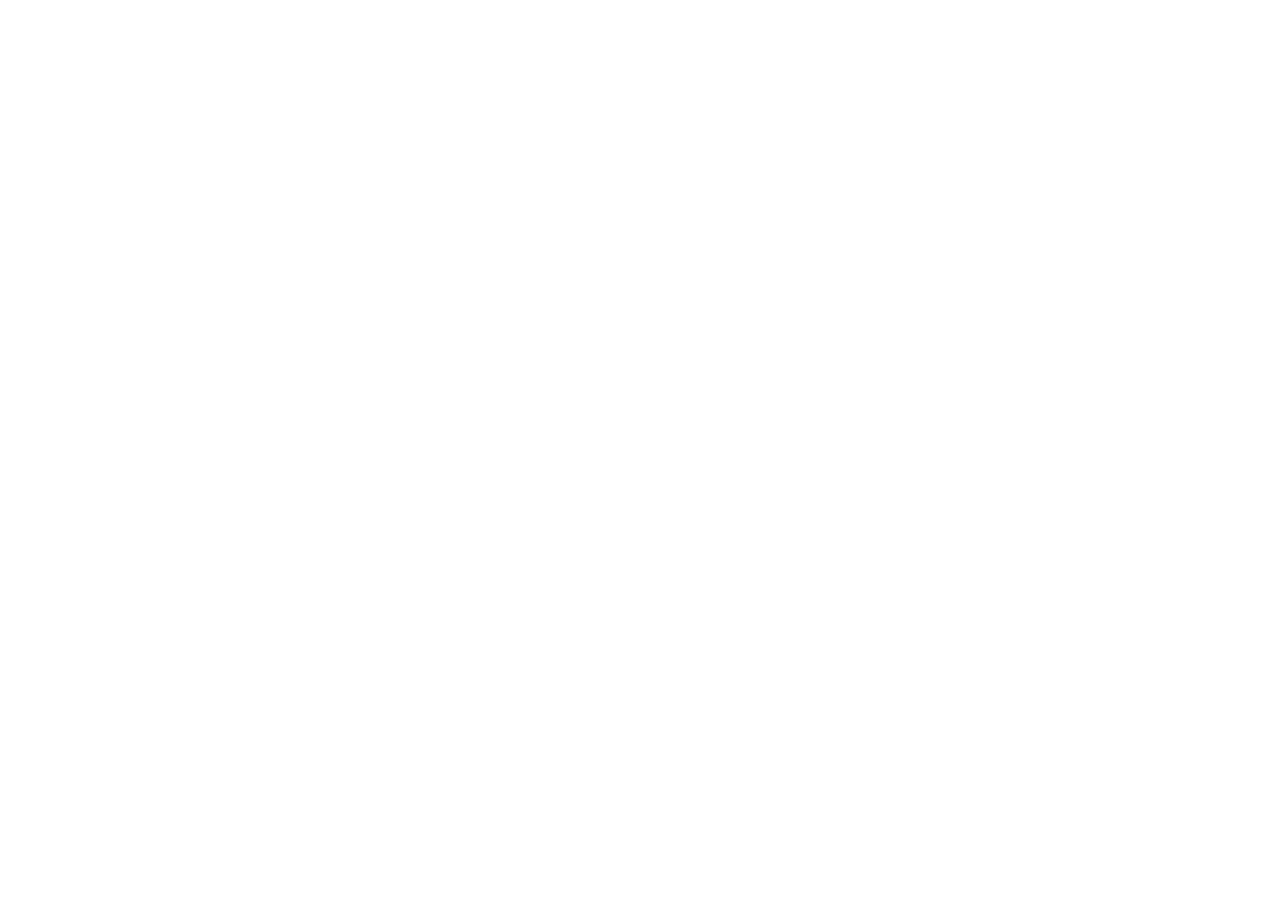
==== index.html @ eb2f63eb "init" ====
<!DOCTYPE html>
<html lang="en">
<head>
    <meta charset="UTF-8">
    <meta name="viewport" content="width=device-width, initial-scale=1.0">
    <title>Document</title>
</head>
<body>
    
</body>
</html>
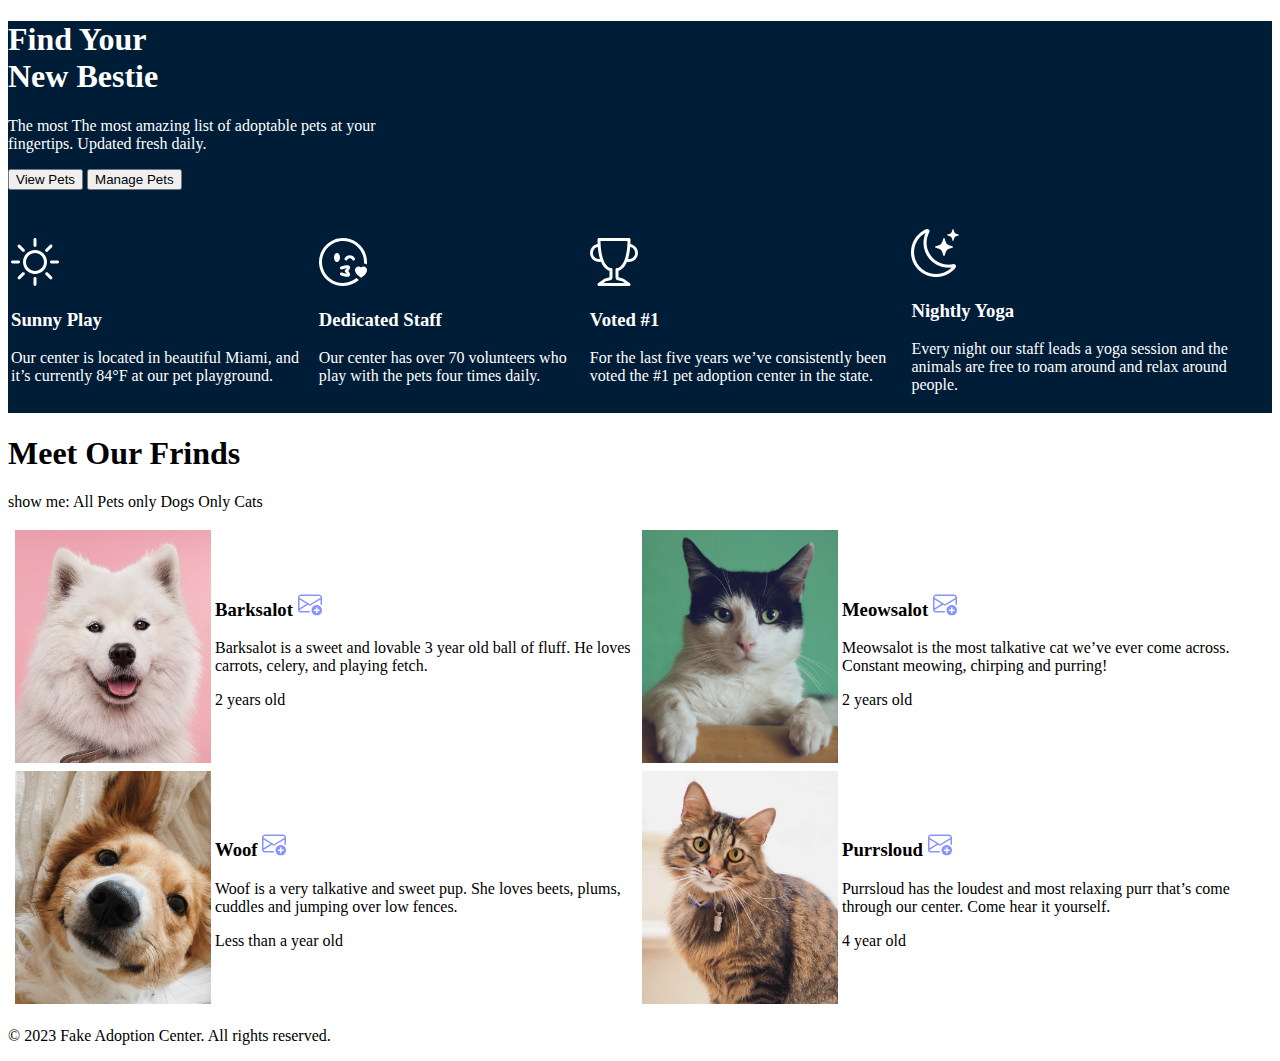
==== commit 0a9fc454: "finish html skeleton" ====
--- a/index.html
+++ b/index.html
@@ -1,11 +1,106 @@
 <!DOCTYPE html>
 <html lang="en">
+
 <head>
     <meta charset="UTF-8">
     <meta name="viewport" content="width=device-width, initial-scale=1.0">
-    <title>Document</title>
+    <title>Pet Adoption Center</title>
+    <link rel="stylesheet" href="main.css">
 </head>
+
 <body>
-    
+    <section class="banner">
+        <h1>Find Your<br>New Bestie</h1>
+        <p>The most The most amazing list of adoptable pets at your<br> fingertips. Updated fresh daily.</p>
+        <!-- <a href="#pets">View Pets</a> -->
+        <!-- <a href="#pets">Manage Pets</a> -->
+        <form action="get">
+            <input type="button" value="View Pets">
+            <input type="button" value="Manage Pets">
+        </form>
+        <br><br>
+        <table>
+            <tr>
+                <td>
+                    <img src="assets\icons\sun 1.svg" alt="Sun Icon">
+                    <h3>Sunny Play</h3>
+                    <p>Our center is located in beautiful Miami, and it’s currently 84°F at our pet playground.</p>
+                </td>
+                <td>
+                    <img src="assets\icons\emoji-kiss 1.svg" alt="Sun Icon">
+                    <h3>Dedicated Staff</h3>
+                    <p>Our center has over 70 volunteers who play with the pets four times daily.</p>
+                </td>
+                <td>
+                    <img src="assets\icons\trophy 1.svg" alt="Sun Icon">
+                    <h3>Voted #1</h3>
+                    <p>For the last five years we’ve consistently been voted the #1 pet adoption center in the state.
+                    </p>
+                </td>
+                <td>
+                    <img src="assets\icons\moon-stars 1.png" alt="Sun Icon">
+                    <h3>Nightly Yoga</h3>
+                    <p>Every night our staff leads a yoga session and the animals are free to roam around and relax
+                        around people.</p>
+                </td>
+            </tr>
+        </table>
+    </section>
+    <section class="petGrid">
+        <h1>Meet Our Frinds</h1>
+        <p>show me: <span>All Pets</span> only Dogs Only Cats</p>
+        <table>
+            <tr>
+                <td>
+                    <td>
+                        <img src="assets\image\peri-stojnic-5Vr_RVPfbMI-unsplash 1.jpg" alt="Dog one" width="196">
+                    </td>
+                    <td>
+                        <h3>Barksalot <a href="#"><img src="assets\icons\envelope-plus 1.svg" alt="envelope-icon"></a></h3>
+                        <p>Barksalot is a sweet and lovable 3 year old ball of fluff. He loves carrots, celery, and playing
+                            fetch.</p>
+                        <p>2 years old</p>
+                    </td>
+                </td>
+                <td>
+                    <td>
+                        <img src="assets\image\peri-stojnic-5Vr_RVPfbMI-unsplash 2.jpg" alt="Dog one" width="196">
+                    </td>
+                    <td>
+                        <h3>Meowsalot <a href="#"><img src="assets\icons\envelope-plus 1.svg" alt="envelope-icon"></a></h3>
+                        <p>Meowsalot is the most talkative cat we’ve ever come across. Constant meowing, chirping and
+                            purring!</p>
+                        <p>2 years old</p>
+                    </td>
+                </td>
+            </tr>
+            <tr>
+                <td>
+                    <td>
+                        <img src="assets\image\peri-stojnic-5Vr_RVPfbMI-unsplash 3.jpg" alt="Dog one" width="196">
+                    </td>
+                    <td>
+                        <h3>Woof <a href="#"><img src="assets\icons\envelope-plus 1.svg" alt="envelope-icon"></a></h3>
+                        <p>Woof is a very talkative and sweet pup. She loves beets, plums, cuddles and jumping over low fences.</p>
+                        <p>Less than a year old</p>
+                    </td>
+                </td>
+                <td>
+                    <td>
+                        <img src="assets\image\peri-stojnic-5Vr_RVPfbMI-unsplash 4.jpg" alt="Dog one" width="196">
+                    </td>
+                    <td>
+                        <h3>Purrsloud <a href="#"><img src="assets\icons\envelope-plus 1.svg" alt="envelope-icon"></a></h3>
+                        <p>Purrsloud has the loudest and most relaxing purr that’s come through our center. Come hear it yourself.</p>
+                        <p>4 year old</p>
+                    </td>
+                </td>
+            </tr>
+        </table>
+    </section>
+    <footer>
+        <p>© 2023 Fake Adoption Center. All rights reserved.</p>
+    </footer>
 </body>
+
 </html>--- a/main.css
+++ b/main.css
@@ -0,0 +1,4 @@
+.banner{
+    background-color: #001D37;
+    color: #ffffff;
+}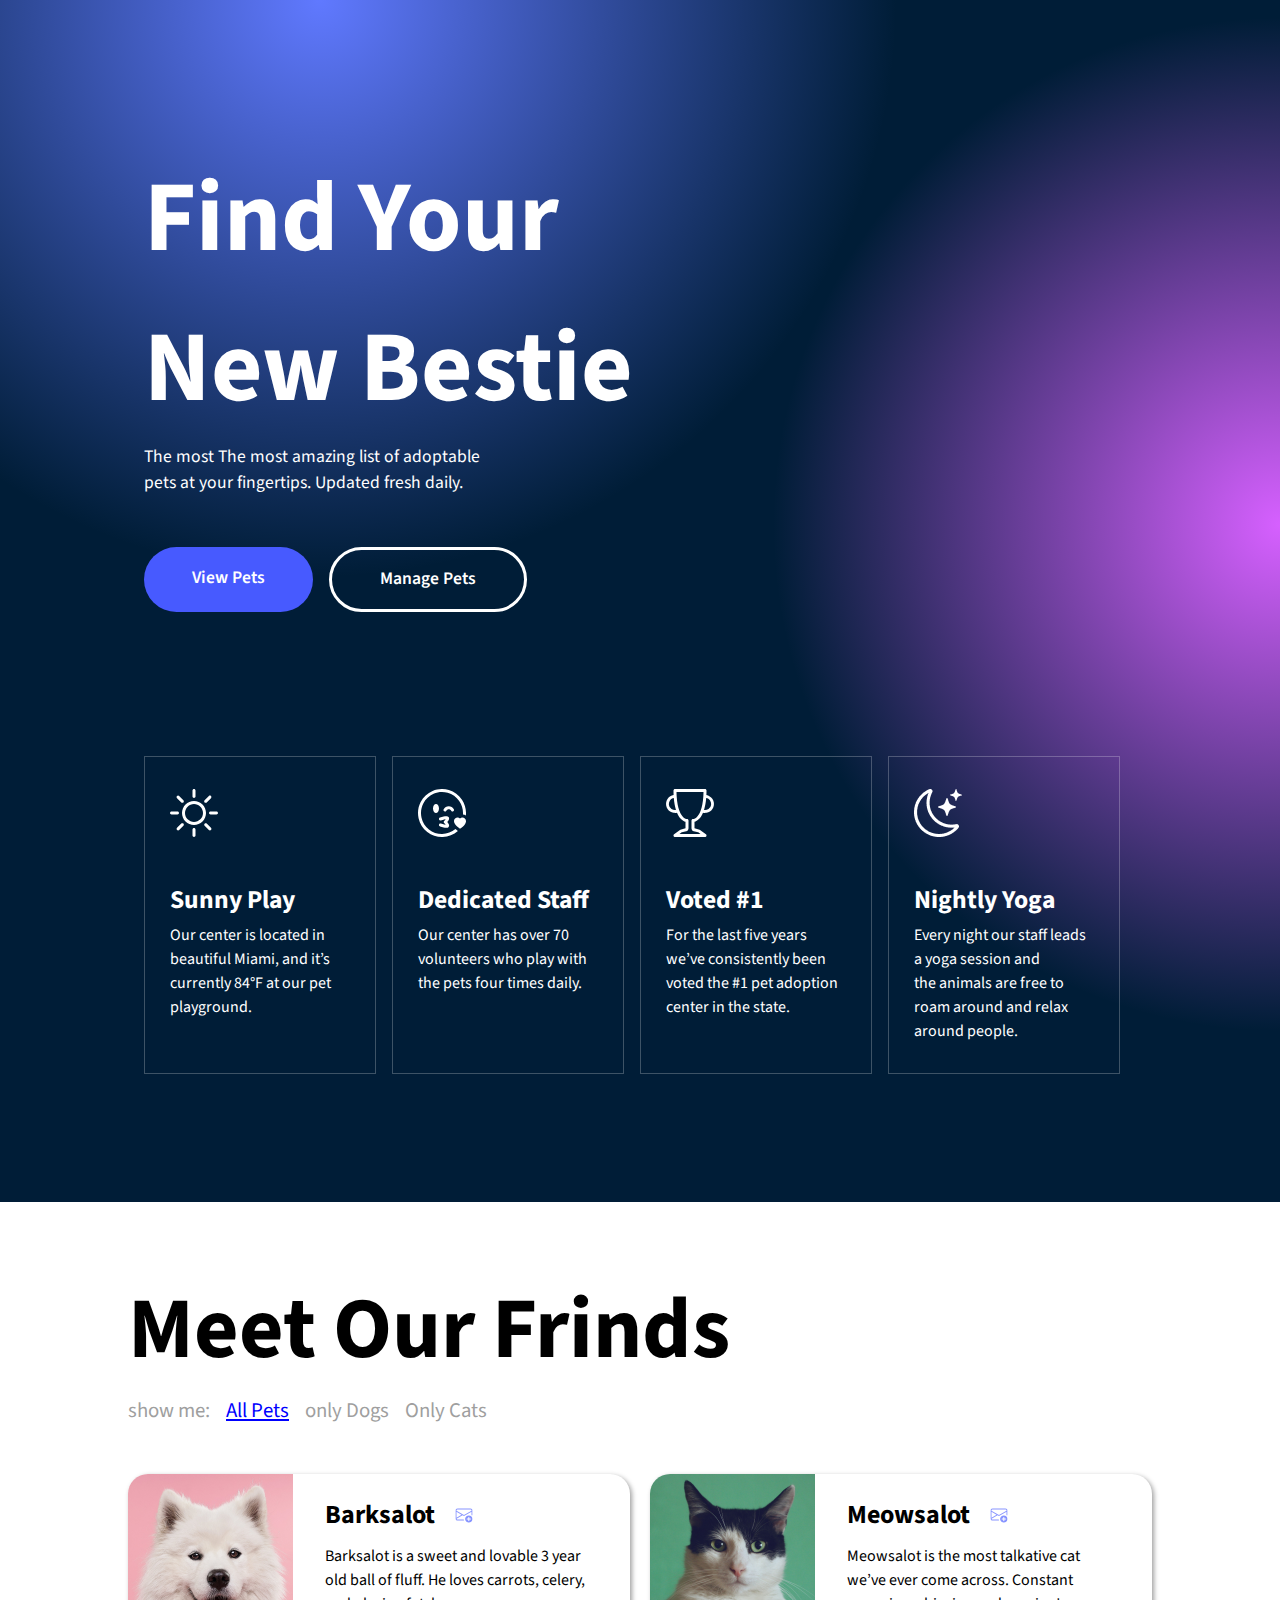
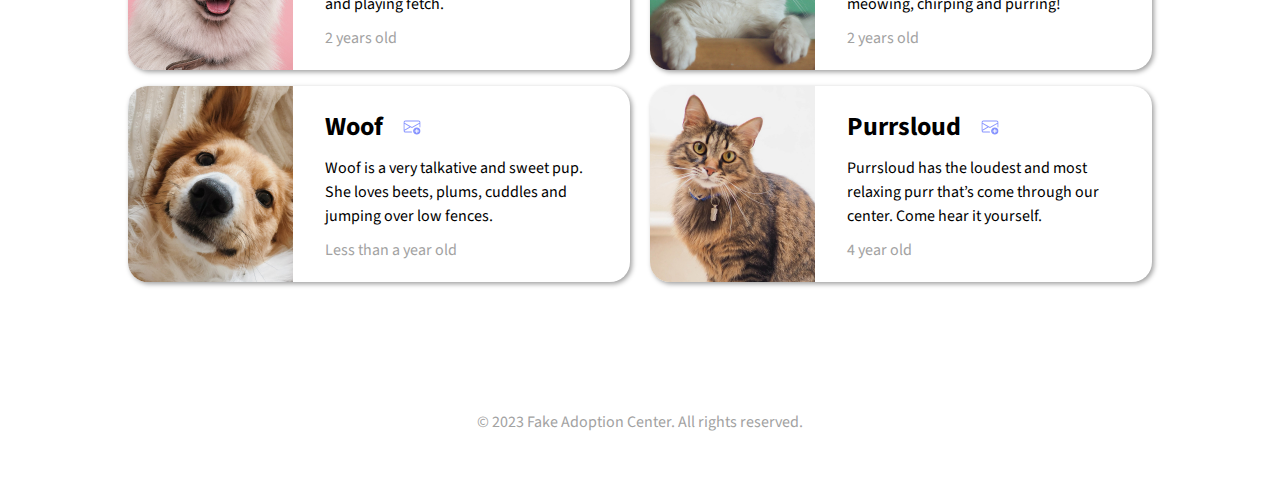
==== commit e2f46a16: "finish styling of home without form" ====
--- a/index.html
+++ b/index.html
@@ -5,98 +5,123 @@
     <meta charset="UTF-8">
     <meta name="viewport" content="width=device-width, initial-scale=1.0">
     <title>Pet Adoption Center</title>
+    <link href="https://fonts.googleapis.com/css2?family=Source+Sans+Pro:wght@300;400;600;700&display=swap"
+        rel="stylesheet">
     <link rel="stylesheet" href="main.css">
+
 </head>
 
 <body>
     <section class="banner">
-        <h1>Find Your<br>New Bestie</h1>
-        <p>The most The most amazing list of adoptable pets at your<br> fingertips. Updated fresh daily.</p>
-        <!-- <a href="#pets">View Pets</a> -->
-        <!-- <a href="#pets">Manage Pets</a> -->
-        <form action="get">
+        <div class="top-banner-area">
+            <h1>Find Your New Bestie</h1>
+            <p>The most The most amazing list of adoptable pets at your fingertips. Updated fresh daily.</p>
+            <div class="button-area">
+                <a href="#pets" class="button-fiil">View Pets</a>
+                <a href="#pets" class="button">Manage Pets</a>
+            </div>
+        </div>
+        <!-- <form action="get">
             <input type="button" value="View Pets">
             <input type="button" value="Manage Pets">
-        </form>
-        <br><br>
-        <table>
-            <tr>
-                <td>
-                    <img src="assets\icons\sun 1.svg" alt="Sun Icon">
-                    <h3>Sunny Play</h3>
-                    <p>Our center is located in beautiful Miami, and it’s currently 84°F at our pet playground.</p>
-                </td>
-                <td>
-                    <img src="assets\icons\emoji-kiss 1.svg" alt="Sun Icon">
-                    <h3>Dedicated Staff</h3>
-                    <p>Our center has over 70 volunteers who play with the pets four times daily.</p>
-                </td>
-                <td>
-                    <img src="assets\icons\trophy 1.svg" alt="Sun Icon">
-                    <h3>Voted #1</h3>
-                    <p>For the last five years we’ve consistently been voted the #1 pet adoption center in the state.
-                    </p>
-                </td>
-                <td>
-                    <img src="assets\icons\moon-stars 1.png" alt="Sun Icon">
-                    <h3>Nightly Yoga</h3>
-                    <p>Every night our staff leads a yoga session and the animals are free to roam around and relax
-                        around people.</p>
-                </td>
-            </tr>
-        </table>
+        </form> -->
+        <div class="card-area">
+            <div class="card">
+                <img src="assets\icons\sun 1.svg" alt="Sun Icon">
+                <h3>Sunny Play</h3>
+                <p>Our center is located in beautiful Miami, and it’s currently 84°F at our pet playground.</p>
+            </div>
+            <div class="card">
+                <img src="assets\icons\emoji-kiss 1.svg" alt="Sun Icon">
+                <h3>Dedicated Staff</h3>
+                <p>Our center has over 70 volunteers who play with the pets four times daily.</p>
+
+            </div>
+            <div class="card">
+                <img src="assets\icons\trophy 1.svg" alt="Sun Icon">
+                <h3>Voted #1</h3>
+                <p>For the last five years we’ve consistently been voted the #1 pet adoption center in the state.
+                </p>
+
+            </div>
+            <div class="card">
+                <img src="assets\icons\moon-stars 1.png" alt="Sun Icon">
+                <h3>Nightly Yoga</h3>
+                <p>Every night our staff leads a yoga session and the animals are free to roam around and relax
+                    around people.</p>
+            </div>
+        </div>
     </section>
-    <section class="petGrid">
-        <h1>Meet Our Frinds</h1>
-        <p>show me: <span>All Pets</span> only Dogs Only Cats</p>
-        <table>
-            <tr>
-                <td>
-                    <td>
-                        <img src="assets\image\peri-stojnic-5Vr_RVPfbMI-unsplash 1.jpg" alt="Dog one" width="196">
-                    </td>
-                    <td>
-                        <h3>Barksalot <a href="#"><img src="assets\icons\envelope-plus 1.svg" alt="envelope-icon"></a></h3>
-                        <p>Barksalot is a sweet and lovable 3 year old ball of fluff. He loves carrots, celery, and playing
+
+    <section class="petSection">
+        <div class="petGrid">
+            <h1>Meet Our Frinds</h1>
+            <div class="small-nav">
+                <div>
+                    <p>show me:</p>
+                </div>
+                <div>
+                    <a href="#" class="active">All Pets</a>
+                </div>
+                <div>
+                    <a href="#">only Dogs</a>
+                </div>
+                <div>
+                    <a href="#">Only Cats</a>
+                </div>
+            </div>
+            <div class="pet-card-grid">
+                <div class="pet-card">
+                    <img src="assets\image\peri-stojnic-5Vr_RVPfbMI-unsplash 1.jpg" alt="Dog one">
+                    <div class="info-area">
+                        <div class="petName-area">
+                            <h3>Barksalot</h3>
+                            <a href="/form_1.html"><img src="assets\icons\envelope-plus 1.svg" alt="envelope-icon"></a>
+                        </div>
+                        <p>Barksalot is a sweet and lovable 3 year old ball of fluff. He loves carrots, celery, and
+                            playing
                             fetch.</p>
-                        <p>2 years old</p>
-                    </td>
-                </td>
-                <td>
-                    <td>
-                        <img src="assets\image\peri-stojnic-5Vr_RVPfbMI-unsplash 2.jpg" alt="Dog one" width="196">
-                    </td>
-                    <td>
-                        <h3>Meowsalot <a href="#"><img src="assets\icons\envelope-plus 1.svg" alt="envelope-icon"></a></h3>
+                        <p class="year-area">2 years old</p>
+                    </div>
+                </div>
+                <div class="pet-card">
+                    <img src="assets\image\peri-stojnic-5Vr_RVPfbMI-unsplash 2.jpg" alt="Cat one">
+                    <div class="info-area">
+                        <div class="petName-area">
+                            <h3>Meowsalot</h3>
+                            <a href="/form_2.html"><img src="assets\icons\envelope-plus 1.svg" alt="envelope-icon"></a>
+                        </div>
                         <p>Meowsalot is the most talkative cat we’ve ever come across. Constant meowing, chirping and
                             purring!</p>
-                        <p>2 years old</p>
-                    </td>
-                </td>
-            </tr>
-            <tr>
-                <td>
-                    <td>
-                        <img src="assets\image\peri-stojnic-5Vr_RVPfbMI-unsplash 3.jpg" alt="Dog one" width="196">
-                    </td>
-                    <td>
-                        <h3>Woof <a href="#"><img src="assets\icons\envelope-plus 1.svg" alt="envelope-icon"></a></h3>
-                        <p>Woof is a very talkative and sweet pup. She loves beets, plums, cuddles and jumping over low fences.</p>
-                        <p>Less than a year old</p>
-                    </td>
-                </td>
-                <td>
-                    <td>
-                        <img src="assets\image\peri-stojnic-5Vr_RVPfbMI-unsplash 4.jpg" alt="Dog one" width="196">
-                    </td>
-                    <td>
-                        <h3>Purrsloud <a href="#"><img src="assets\icons\envelope-plus 1.svg" alt="envelope-icon"></a></h3>
-                        <p>Purrsloud has the loudest and most relaxing purr that’s come through our center. Come hear it yourself.</p>
-                        <p>4 year old</p>
-                    </td>
-                </td>
-            </tr>
-        </table>
+                        <p class="year-area">2 years old</p>
+                    </div>
+                </div>
+                <div class="pet-card">
+                    <img src="assets\image\peri-stojnic-5Vr_RVPfbMI-unsplash 3.jpg" alt="Dog two">
+                    <div class="info-area">
+                        <div class="petName-area">
+                            <h3>Woof</h3>
+                            <a href="/form_3.html"><img src="assets\icons\envelope-plus 1.svg" alt="envelope-icon"></a>
+                        </div>
+                        <p>Woof is a very talkative and sweet pup. She loves beets, plums, cuddles and jumping over low
+                            fences.</p>
+                        <p class="year-area">Less than a year old</p>
+                    </div>
+                </div>
+                <div class="pet-card">
+                    <img src="assets\image\peri-stojnic-5Vr_RVPfbMI-unsplash 4.jpg" alt="Cat two">
+                    <div class="info-area">
+                        <div class="petName-area">
+                            <h3>Purrsloud</h3>
+                            <a href="/form_4.html"><img src="assets\icons\envelope-plus 1.svg" alt="envelope-icon"></a>
+                        </div>
+                        <p>Purrsloud has the loudest and most relaxing purr that’s come through our center. Come hear it
+                            yourself.</p>
+                        <p class="year-area">4 year old</p>
+                    </div>
+                </div>
+            </div>
+        </div>
     </section>
     <footer>
         <p>© 2023 Fake Adoption Center. All rights reserved.</p>
--- a/main.css
+++ b/main.css
@@ -1,4 +1,248 @@
-.banner{
-    background-color: #001D37;
-    color: #ffffff;
+/* Remove default margin */
+* {
+    margin: 0;
+}
+
+/* 3. Enable keyword animations */
+@media (prefers-reduced-motion: no-preference) {
+    html {
+        interpolate-size: allow-keywords;
+    }
+}
+
+body {
+    /* Add accessible line-height */
+    line-height: 1.5;
+    /* Improve text rendering */
+    -webkit-font-smoothing: antialiased;
+}
+
+/* Improve media defaults */
+img,
+picture,
+video,
+canvas,
+svg {
+    display: block;
+    max-width: 100%;
+}
+
+/* Inherit fonts for form controls */
+input,
+button,
+textarea,
+select {
+    font: inherit;
+}
+
+/* Avoid text overflows */
+p,
+h1,
+h2,
+h3,
+h4,
+h5,
+h6 {
+    overflow-wrap: break-word;
+}
+
+/* Improve line wrapping */
+p {
+    text-wrap: pretty;
+}
+
+h1,
+h2,
+h3,
+h4,
+h5,
+h6 {
+    text-wrap: balance;
+}
+
+/* Create a root stacking context */
+#root,
+#__next {
+    isolation: isolate;
+}
+
+
+/*----------------End-Reset------------------*/
+:root {
+    --darkBlue: #001D37;
+    --gridinatBlue: rgba(96, 121, 255, 1);
+    --skyBlue: #475AFF;
+    --off-white: rgba(255, 255, 255, 0.24);
+    --gray: #9F9F9F;
+    --lightGray: #A2A2A2;
+}
+
+
+
+body {
+    background: radial-gradient(circle at 25% 0%, var(--gridinatBlue) 0%, rgba(255, 255, 255, 0) 25%),
+        radial-gradient(circle at 100% 25%, #D660FF 0%, rgba(255, 255, 255, 0) 25%),
+        var(--darkBlue);
+    font-family: 'Source Sans Pro', sans-serif;
+    font-size: 16px;
+}
+
+.banner {
+    color: white;
+    margin-left: 10%;
+    margin-right: 10%;
+    margin-top: 10%;
+    padding: 1rem;
+}
+
+.top-banner-area {
+    width: 50%;
+    margin-bottom: 9rem;
+}
+
+.banner h1 {
+    font-size: 6.25rem;
+}
+
+.top-banner-area p {
+    font-size: 1.1rem;
+    width: 70%;
+}
+
+.button-area {
+    margin-top: 3.15rem;
+    display: flex;
+    justify-content: flex-start;
+
+}
+
+.button-fiil {
+    color: white;
+    font-size: 1.1rem;
+    font-weight: 600;
+    background-color: var(--skyBlue);
+    padding: 1.1rem 3rem;
+    border-radius: 5.5rem;
+    margin-right: 1rem;
+    border: 0;
+    text-align: center;
+    text-decoration: none;
+}
+
+.button {
+    color: white;
+    font-size: 1.1rem;
+    font-weight: 600;
+    padding: 1rem 3rem;
+    border-radius: 5.5rem;
+    border: solid;
+    text-align: center;
+    text-decoration: none;
+}
+
+.card-area {
+    display: flex;
+    justify-content: space-around;
+    align-items: center;
+    margin-bottom: 7rem;
+}
+
+.card {
+    height: 15.75rem;
+    width: 25%;
+    padding: 2rem 1.5625rem;
+    border: solid 0.5px var(--off-white);
+    margin-right: 1rem;
+}
+
+.card img {
+    margin-bottom: 2.75rem;
+}
+
+.card h3 {
+    font-size: 1.6rem;
+    margin-bottom: .25rem;
+}
+
+.card p {
+    font-size: 1rem;
+}
+
+.petSection {
+    background-color: white;
+}
+.petGrid{
+    padding-top: 5%;
+    margin-left: 10%;
+    margin-right: 10%;
+}
+
+.petGrid > h1{
+    font-size: 5.4rem;
+}
+.small-nav{
+    display: flex;
+    justify-content: flex-start;
+    margin-bottom: 3rem;
+}
+.small-nav p,a{
+    font-size: 1.3rem;
+    margin-right: 1rem;
+    color: var(--gray);
+    text-decoration: none;
+}
+.active{
+    text-decoration: underline;
+    color: blue;
+}
+.pet-card-grid{
+    display: flex;
+    flex-wrap: wrap;
+    justify-content: space-between;
+    padding-bottom: 7rem;
+}
+.pet-card{
+    display: flex;
+    border-radius: 20px;
+    box-shadow: 2px 2px 5px var(--gray);
+
+    overflow: hidden;
+    width: 49%;
+    margin-bottom: 1rem;
+}
+.pet-card img{
+    width: 12.25rem;
+    height: 12.25rem;
+}
+.info-area{
+    padding: 1rem 2rem;
+    display: flex;
+    flex-direction: column;
+    justify-content: space-around;
+}
+.petName-area{
+    display: flex;
+    align-items : center;
+}
+.petName-area h3{
+    font-size: 1.625rem;
+    margin-right: 1rem;
+}
+.petName-area img{
+    width: 1.6rem;
+    height: 1.1rem;
+}
+.info-area p{
+    font-size: 1rem;
+}
+.year-area{
+    color: var(--lightGray);
+    font-size: .75rem;
+}
+footer{
+    background-color: white;
+    display: flex;
+    justify-content: center;
+    padding-bottom: 4rem;
+    color: var(--lightGray);
 }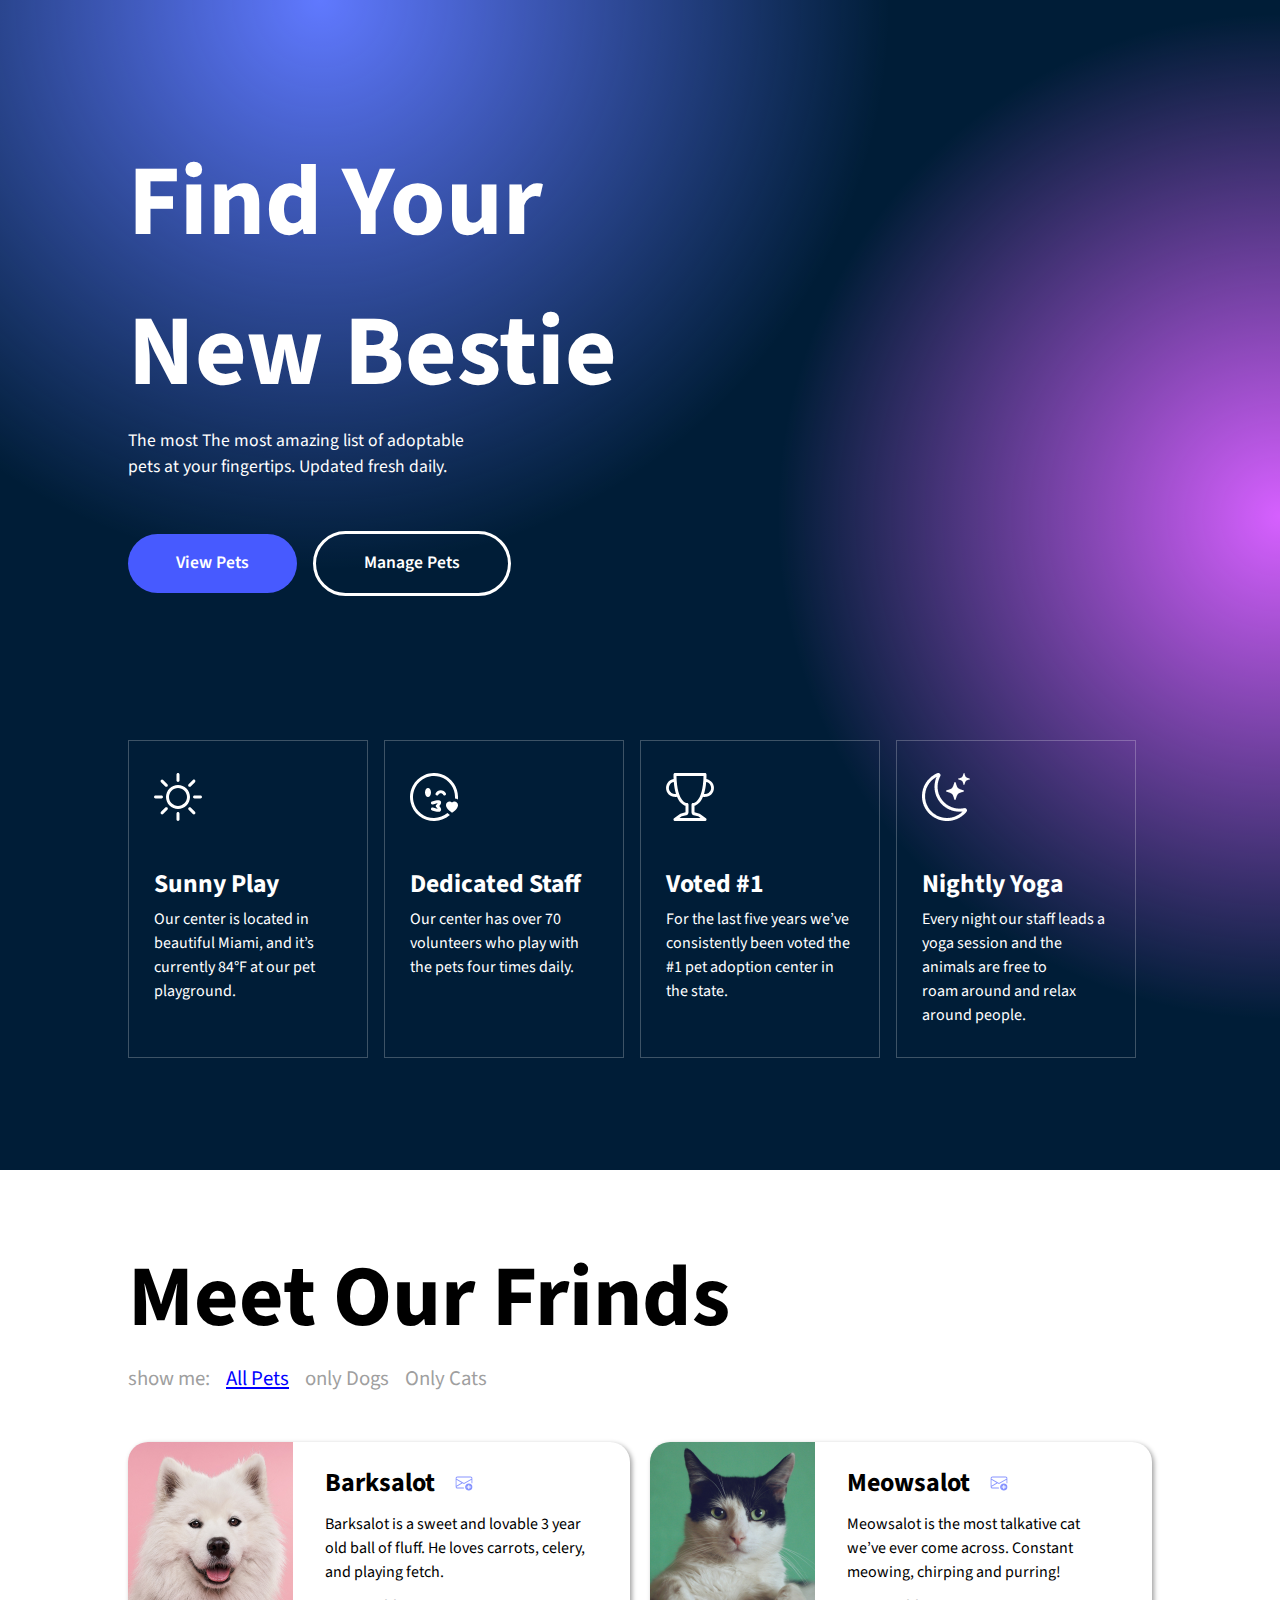
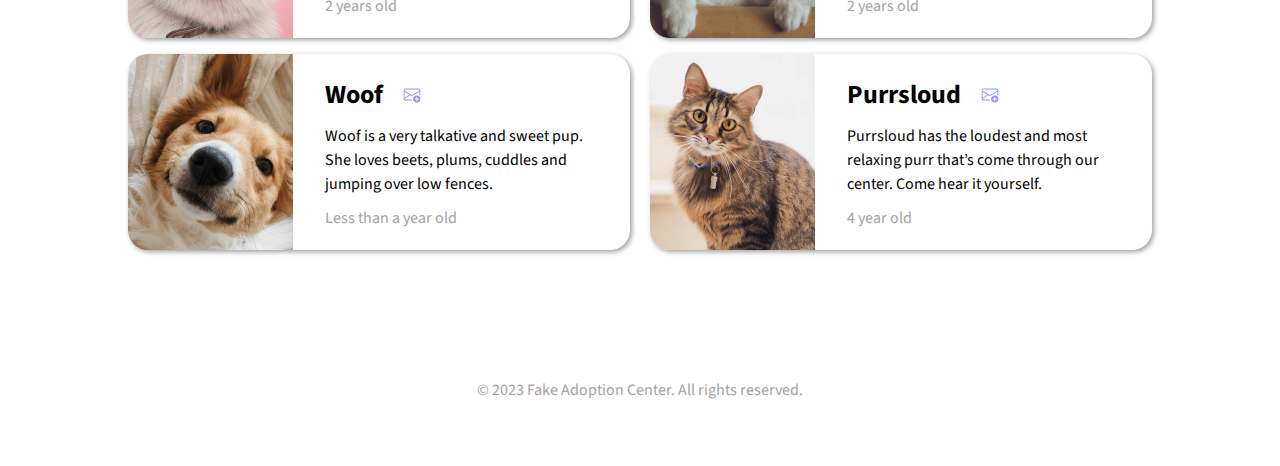
==== commit 1027f593: "add form pop up" ====
--- a/index.html
+++ b/index.html
@@ -12,120 +12,156 @@
 </head>
 
 <body>
-    <section class="banner">
-        <div class="top-banner-area">
-            <h1>Find Your New Bestie</h1>
-            <p>The most The most amazing list of adoptable pets at your fingertips. Updated fresh daily.</p>
-            <div class="button-area">
-                <a href="#pets" class="button-fiil">View Pets</a>
-                <a href="#pets" class="button">Manage Pets</a>
-            </div>
-        </div>
-        <!-- <form action="get">
-            <input type="button" value="View Pets">
-            <input type="button" value="Manage Pets">
-        </form> -->
-        <div class="card-area">
-            <div class="card">
-                <img src="assets\icons\sun 1.svg" alt="Sun Icon">
-                <h3>Sunny Play</h3>
-                <p>Our center is located in beautiful Miami, and it’s currently 84°F at our pet playground.</p>
-            </div>
-            <div class="card">
-                <img src="assets\icons\emoji-kiss 1.svg" alt="Sun Icon">
-                <h3>Dedicated Staff</h3>
-                <p>Our center has over 70 volunteers who play with the pets four times daily.</p>
-
-            </div>
-            <div class="card">
-                <img src="assets\icons\trophy 1.svg" alt="Sun Icon">
-                <h3>Voted #1</h3>
-                <p>For the last five years we’ve consistently been voted the #1 pet adoption center in the state.
-                </p>
-
-            </div>
-            <div class="card">
-                <img src="assets\icons\moon-stars 1.png" alt="Sun Icon">
-                <h3>Nightly Yoga</h3>
-                <p>Every night our staff leads a yoga session and the animals are free to roam around and relax
-                    around people.</p>
-            </div>
-        </div>
-    </section>
-
-    <section class="petSection">
-        <div class="petGrid">
-            <h1>Meet Our Frinds</h1>
-            <div class="small-nav">
-                <div>
-                    <p>show me:</p>
-                </div>
-                <div>
-                    <a href="#" class="active">All Pets</a>
-                </div>
-                <div>
-                    <a href="#">only Dogs</a>
-                </div>
-                <div>
-                    <a href="#">Only Cats</a>
+    <div class="home-body">
+        <section class="banner">
+            <div class="top-banner-area">
+                <h1>Find Your New Bestie</h1>
+                <p>The most The most amazing list of adoptable pets at your fingertips. Updated fresh daily.</p>
+                <div class="button-area">
+                    <a href="#pets" class="button-fiil">View Pets</a>
+                    <a href="#pets" class="button">Manage Pets</a>
                 </div>
             </div>
-            <div class="pet-card-grid">
-                <div class="pet-card">
-                    <img src="assets\image\peri-stojnic-5Vr_RVPfbMI-unsplash 1.jpg" alt="Dog one">
-                    <div class="info-area">
-                        <div class="petName-area">
-                            <h3>Barksalot</h3>
-                            <a href="/form_1.html"><img src="assets\icons\envelope-plus 1.svg" alt="envelope-icon"></a>
-                        </div>
-                        <p>Barksalot is a sweet and lovable 3 year old ball of fluff. He loves carrots, celery, and
-                            playing
-                            fetch.</p>
-                        <p class="year-area">2 years old</p>
+            <!-- <form action="get">
+                <input type="button" value="View Pets">
+                <input type="button" value="Manage Pets">
+            </form> -->
+            <div class="card-area">
+                <div class="card">
+                    <img src="assets\icons\sun 1.svg" alt="Sun Icon">
+                    <h3>Sunny Play</h3>
+                    <p>Our center is located in beautiful Miami, and it’s currently 84°F at our pet playground.</p>
+                </div>
+                <div class="card">
+                    <img src="assets\icons\emoji-kiss 1.svg" alt="Sun Icon">
+                    <h3>Dedicated Staff</h3>
+                    <p>Our center has over 70 volunteers who play with the pets four times daily.</p>
+
+                </div>
+                <div class="card">
+                    <img src="assets\icons\trophy 1.svg" alt="Sun Icon">
+                    <h3>Voted #1</h3>
+                    <p>For the last five years we’ve consistently been voted the #1 pet adoption center in the state.
+                    </p>
+
+                </div>
+                <div class="card">
+                    <img src="assets\icons\moon-stars 1.png" alt="Sun Icon">
+                    <h3>Nightly Yoga</h3>
+                    <p>Every night our staff leads a yoga session and the animals are free to roam around and relax
+                        around people.</p>
+                </div>
+            </div>
+        </section>
+
+        <section class="petSection">
+            <div class="petGrid">
+                <h1>Meet Our Frinds</h1>
+                <div class="small-nav">
+                    <div>
+                        <p>show me:</p>
+                    </div>
+                    <div>
+                        <a href="#" class="active">All Pets</a>
+                    </div>
+                    <div>
+                        <a href="#">only Dogs</a>
+                    </div>
+                    <div>
+                        <a href="#">Only Cats</a>
                     </div>
                 </div>
-                <div class="pet-card">
-                    <img src="assets\image\peri-stojnic-5Vr_RVPfbMI-unsplash 2.jpg" alt="Cat one">
-                    <div class="info-area">
-                        <div class="petName-area">
-                            <h3>Meowsalot</h3>
-                            <a href="/form_2.html"><img src="assets\icons\envelope-plus 1.svg" alt="envelope-icon"></a>
+                <div class="pet-card-grid">
+                    <div class="pet-card">
+                        <img src="assets\image\peri-stojnic-5Vr_RVPfbMI-unsplash 1.jpg" alt="Dog one">
+                        <div class="info-area">
+                            <div class="petName-area">
+                                <h3>Barksalot</h3>
+                                <a href="#" class="openFormBtn"
+                                    data-img="assets\\image\\peri-stojnic-5Vr_RVPfbMI-unsplash 1.jpg" data-name="Barksalot"><img
+                                        src="assets\icons\envelope-plus 1.svg" alt="envelope-icon"></a>
+                            </div>
+                            <p>Barksalot is a sweet and lovable 3 year old ball of fluff. He loves carrots, celery, and
+                                playing
+                                fetch.</p>
+                            <p class="year-area">2 years old</p>
                         </div>
-                        <p>Meowsalot is the most talkative cat we’ve ever come across. Constant meowing, chirping and
-                            purring!</p>
-                        <p class="year-area">2 years old</p>
                     </div>
-                </div>
-                <div class="pet-card">
-                    <img src="assets\image\peri-stojnic-5Vr_RVPfbMI-unsplash 3.jpg" alt="Dog two">
-                    <div class="info-area">
-                        <div class="petName-area">
-                            <h3>Woof</h3>
-                            <a href="/form_3.html"><img src="assets\icons\envelope-plus 1.svg" alt="envelope-icon"></a>
+                    <div class="pet-card">
+                        <img src="assets\image\peri-stojnic-5Vr_RVPfbMI-unsplash 2.jpg" alt="Cat one">
+                        <div class="info-area">
+                            <div class="petName-area">
+                                <h3>Meowsalot</h3>
+                                <a href="#" class="openFormBtn"
+                                    data-img="assets\\image\\peri-stojnic-5Vr_RVPfbMI-unsplash 2.jpg" data-name="Meowsalot"><img
+                                        src="assets\icons\envelope-plus 1.svg" alt="envelope-icon"></a>
+                            </div>
+                            <p>Meowsalot is the most talkative cat we’ve ever come across. Constant meowing, chirping
+                                and
+                                purring!</p>
+                            <p class="year-area">2 years old</p>
                         </div>
-                        <p>Woof is a very talkative and sweet pup. She loves beets, plums, cuddles and jumping over low
-                            fences.</p>
-                        <p class="year-area">Less than a year old</p>
                     </div>
-                </div>
-                <div class="pet-card">
-                    <img src="assets\image\peri-stojnic-5Vr_RVPfbMI-unsplash 4.jpg" alt="Cat two">
-                    <div class="info-area">
-                        <div class="petName-area">
-                            <h3>Purrsloud</h3>
-                            <a href="/form_4.html"><img src="assets\icons\envelope-plus 1.svg" alt="envelope-icon"></a>
+                    <div class="pet-card">
+                        <img src="assets\image\peri-stojnic-5Vr_RVPfbMI-unsplash 3.jpg" alt="Dog two">
+                        <div class="info-area">
+                            <div class="petName-area">
+                                <h3>Woof</h3>
+                                <a href="#" class="openFormBtn"
+                                    data-img="assets\\image\\peri-stojnic-5Vr_RVPfbMI-unsplash 3.jpg" data-name="Woof"><img
+                                        src="assets\icons\envelope-plus 1.svg" alt="envelope-icon"></a>
+                            </div>
+                            <p>Woof is a very talkative and sweet pup. She loves beets, plums, cuddles and jumping over
+                                low
+                                fences.</p>
+                            <p class="year-area">Less than a year old</p>
                         </div>
-                        <p>Purrsloud has the loudest and most relaxing purr that’s come through our center. Come hear it
-                            yourself.</p>
-                        <p class="year-area">4 year old</p>
+                    </div>
+                    <div class="pet-card">
+                        <img src="assets\image\peri-stojnic-5Vr_RVPfbMI-unsplash 4.jpg" alt="Cat two">
+                        <div class="info-area">
+                            <div class="petName-area">
+                                <h3>Purrsloud</h3>
+                                <a class="openFormBtn"
+                                    data-img="assets\\image\\peri-stojnic-5Vr_RVPfbMI-unsplash 4.jpg" data-name="Purrsloud"><img
+                                        src="assets\icons\envelope-plus 1.svg" alt="envelope-icon"></a>
+                            </div>
+                            <p>Purrsloud has the loudest and most relaxing purr that’s come through our center. Come
+                                hear it
+                                yourself.</p>
+                            <p class="year-area">4 year old</p>
+                        </div>
                     </div>
                 </div>
             </div>
-        </div>
-    </section>
-    <footer>
-        <p>© 2023 Fake Adoption Center. All rights reserved.</p>
-    </footer>
+        </section>
+        <footer>
+            <p>© 2023 Fake Adoption Center. All rights reserved.</p>
+        </footer>
+    </div>
+    <div id="formOverlay" class="hidden">
+        <section class="form">
+            <div class="form-card">
+                <div class="info-form" id="bgInfoForm">
+                    <div class="bg-info-form">
+                        <p>Thank you for your interest in</p>
+                        <h1 id="name">Barksalot.</h1>
+                    </div>
+                </div>
+                <form action="/submit" method="get" class="form-input" id="popupForm">
+                    <input type="text" name="name" placeholder="Name" id="name">
+                    <input type="email" name="email" placeholder="Email Address" id="email">
+                    <input type="text" name="animalName" placeholder="What is the word for a baby dog?" id="animalName">
+                    <textarea name="Comment" id="" placeholder="Comment (optional)"></textarea>
+                    <div class="submit">
+                        <input type="submit">
+                    </div>
+                </form>
+                <div class="icon-x-form">
+                        <a href="#" id="closeForm" class="close-btn">X</a>
+                </div>
+            </div>
+            <script src="main.js"></script>
 </body>
 
 </html>--- a/main.css
+++ b/main.css
@@ -75,24 +75,25 @@
     --off-white: rgba(255, 255, 255, 0.24);
     --gray: #9F9F9F;
     --lightGray: #A2A2A2;
-}
-
-
+    --inputGray: #555555
+}
 
 body {
+    font-family: 'Source Sans Pro', sans-serif;
+    font-size: 16px;
+}
+
+.home-body {
     background: radial-gradient(circle at 25% 0%, var(--gridinatBlue) 0%, rgba(255, 255, 255, 0) 25%),
         radial-gradient(circle at 100% 25%, #D660FF 0%, rgba(255, 255, 255, 0) 25%),
         var(--darkBlue);
-    font-family: 'Source Sans Pro', sans-serif;
-    font-size: 16px;
 }
 
 .banner {
     color: white;
     margin-left: 10%;
     margin-right: 10%;
-    margin-top: 10%;
-    padding: 1rem;
+    padding-top: 10%;
 }
 
 .top-banner-area {
@@ -121,11 +122,12 @@
     font-size: 1.1rem;
     font-weight: 600;
     background-color: var(--skyBlue);
-    padding: 1.1rem 3rem;
+    padding: 1rem 3rem;
     border-radius: 5.5rem;
     margin-right: 1rem;
     border: 0;
     text-align: center;
+    align-self: center;
     text-decoration: none;
 }
 
@@ -137,6 +139,7 @@
     border-radius: 5.5rem;
     border: solid;
     text-align: center;
+    align-self: center;
     text-decoration: none;
 }
 
@@ -171,78 +174,218 @@
 .petSection {
     background-color: white;
 }
-.petGrid{
+
+.petGrid {
     padding-top: 5%;
     margin-left: 10%;
     margin-right: 10%;
 }
 
-.petGrid > h1{
+.petGrid>h1 {
     font-size: 5.4rem;
 }
-.small-nav{
+
+.small-nav {
     display: flex;
     justify-content: flex-start;
     margin-bottom: 3rem;
 }
-.small-nav p,a{
+
+.small-nav p,
+a {
     font-size: 1.3rem;
     margin-right: 1rem;
     color: var(--gray);
     text-decoration: none;
 }
-.active{
+
+.active {
     text-decoration: underline;
     color: blue;
 }
-.pet-card-grid{
+
+.pet-card-grid {
     display: flex;
     flex-wrap: wrap;
     justify-content: space-between;
     padding-bottom: 7rem;
 }
-.pet-card{
+
+.pet-card {
     display: flex;
     border-radius: 20px;
     box-shadow: 2px 2px 5px var(--gray);
-
     overflow: hidden;
     width: 49%;
     margin-bottom: 1rem;
 }
-.pet-card img{
+
+.pet-card img {
     width: 12.25rem;
     height: 12.25rem;
 }
-.info-area{
+
+.info-area {
     padding: 1rem 2rem;
     display: flex;
     flex-direction: column;
     justify-content: space-around;
 }
-.petName-area{
-    display: flex;
-    align-items : center;
-}
-.petName-area h3{
+
+.petName-area {
+    display: flex;
+    align-items: center;
+}
+
+.petName-area h3 {
     font-size: 1.625rem;
     margin-right: 1rem;
 }
-.petName-area img{
+
+.petName-area img {
     width: 1.6rem;
     height: 1.1rem;
 }
-.info-area p{
+
+.info-area p {
     font-size: 1rem;
 }
-.year-area{
+
+.year-area {
     color: var(--lightGray);
     font-size: .75rem;
 }
-footer{
+
+footer {
     background-color: white;
     display: flex;
     justify-content: center;
     padding-bottom: 4rem;
     color: var(--lightGray);
+}
+
+/*----------------form------------------------*/
+
+#formOverlay {
+    position: fixed;
+    top: 0;
+    left: 0;
+    width: 100%;
+    height: 100%;
+    backdrop-filter: blur(10px);
+    background-color: rgba(255, 255, 255, 0.185);
+    display: flex;
+    align-items: center;
+    justify-content: center;
+    z-index: 1000;
+    animation: fadeIn 0.3s ease;
+}
+
+.form {
+    display: flex;
+    justify-content: center;
+    align-content: space-around;
+    flex-wrap: wrap;
+    height: 100vh;
+}
+
+.form-card {
+    background-color: white;
+    display: flex;
+    /* border-radius: 20px; */
+    box-shadow: 2px 2px 5px var(--gray);
+}
+
+.info-form {
+    background: no-repeat center/cover url("assets\\image\\peri-stojnic-5Vr_RVPfbMI-unsplash 1.jpg");
+    height: 100%;
+    width: 20rem;
+    display: flex;
+    flex-direction: column-reverse;
+    /* border-radius: 20px 0 0 20px; */
+    /* overflow: hidden; */
+
+}
+
+.bg-info-form {
+    padding: 1rem;
+    background-color: rgba(255, 255, 255, 0.66);
+}
+
+.bg-info-form>p {
+    font-size: 1rem;
+    color: var(--inputGray);
+}
+
+.bg-info-form>h1 {
+    font-size: 2.25rem;
+    font-weight: normal;
+}
+
+.form-input {
+    display: flex;
+    flex-direction: column;
+    justify-content: space-around;
+    padding: 1.5rem;
+}
+
+.form-input input,
+textarea {
+    width: 27.5rem;
+    padding: 0.75rem 1.75rem;
+    margin: .5rem;
+    box-sizing: border-box;
+    border: 2px solid #d9d9d9;
+    border-radius: 4px;
+}
+
+.form-input textarea {
+    height: 9.6rem;
+}
+
+.submit {
+    display: flex;
+    flex-direction: row-reverse;
+}
+
+.form-input input[type=submit] {
+    background-color: #475AFF;
+    color: white;
+    border-radius: 4.4rem;
+    width: 8.5rem;
+    border: 0;
+}
+.icon-x-form{
+    padding-top: 1rem;
+    padding-right: .4rem;
+}
+.close-btn {
+    font-size: 1.5rem;
+    color: var(--inputGray);
+}
+
+.hidden {
+    display: none !important;
+}
+
+@keyframes fadeIn {
+    from {
+        background-color: rgba(0, 0, 0, 0);
+    }
+
+    to {
+        background-color: rgba(0, 0, 0, 0.4);
+    }
+}
+
+@keyframes slideDown {
+    from {
+        transform: translateY(-50px);
+        opacity: 0;
+    }
+
+    to {
+        transform: translateY(0);
+        opacity: 1;
+    }
 }